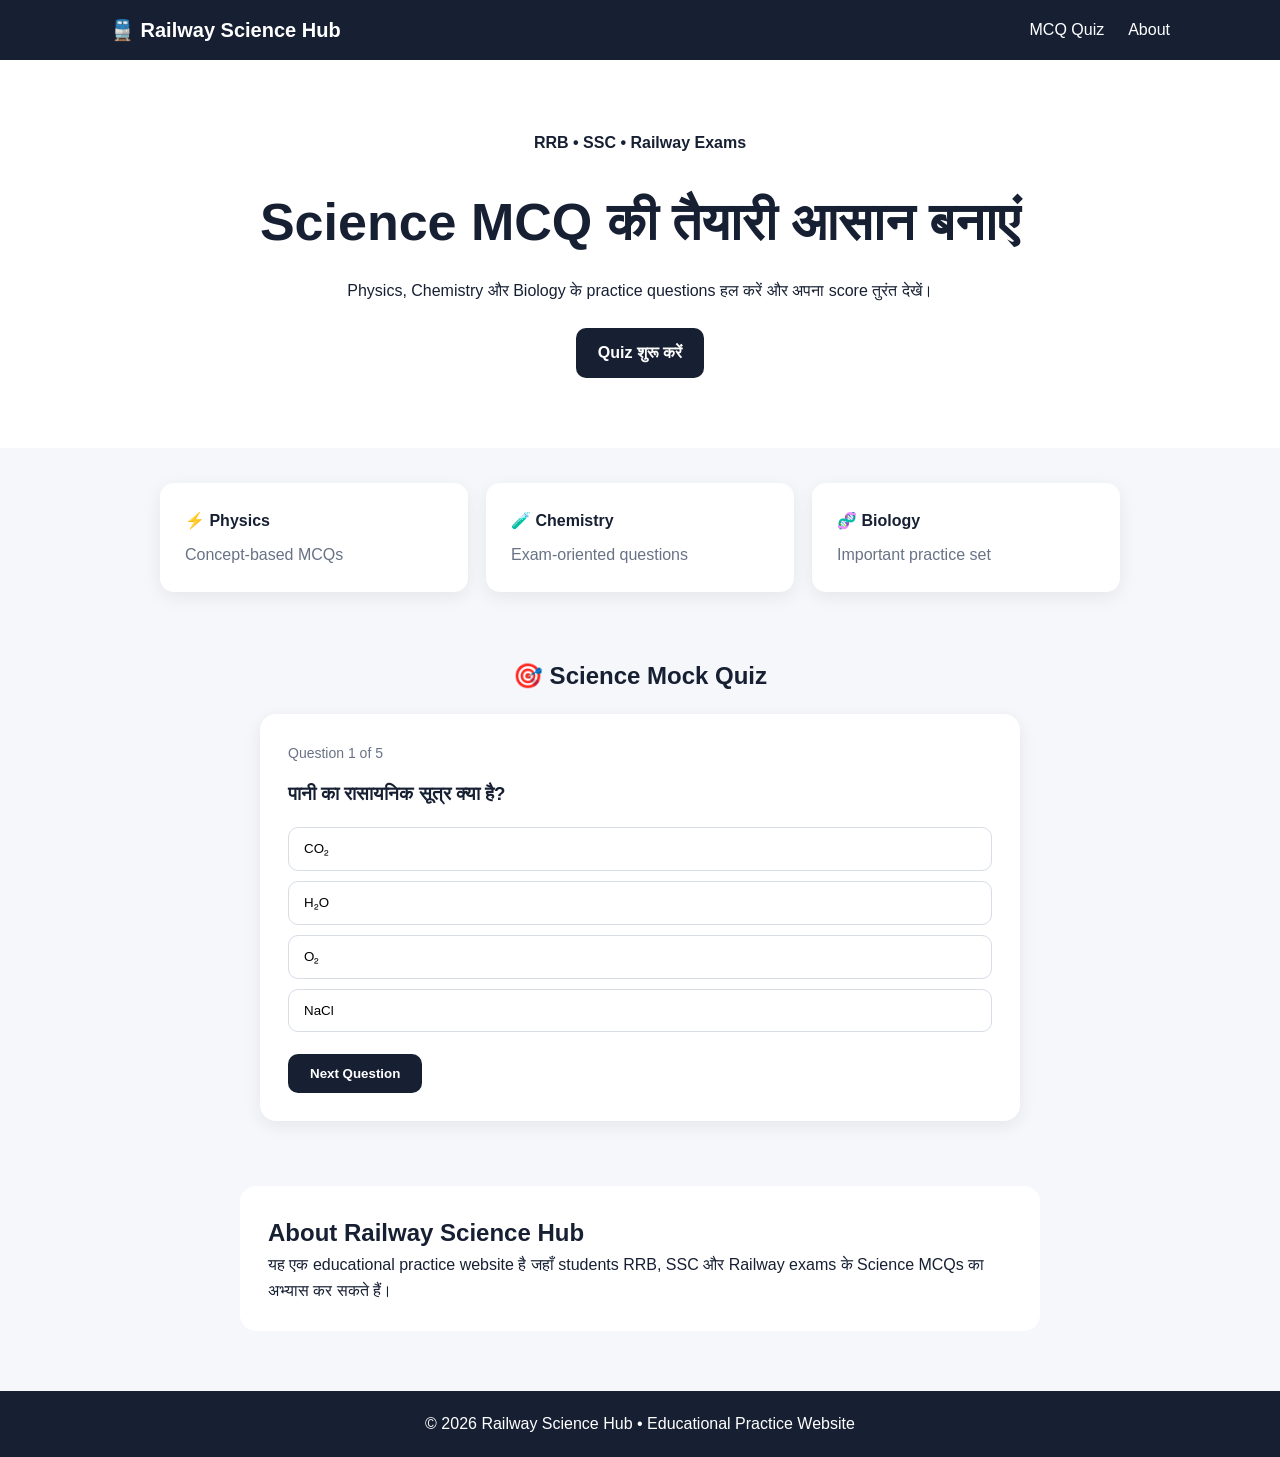
==== index.html @ 0dc3144a "Add files via upload" ====
<!DOCTYPE html>
<html lang="hi">
<head>
  <meta charset="UTF-8">
  <meta name="viewport" content="width=device-width, initial-scale=1.0">
  <meta name="description" content="RRB, SSC और Railway Science MCQ practice website. रोज़ नए विज्ञान प्रश्नों का अभ्यास करें।">
  <meta name="keywords" content="RRB Science MCQ, SSC Science MCQ, Railway Science Quiz, RRB NTPC Science">
  <title>Railway Science Hub | RRB & SSC Science MCQ</title>
  <link rel="stylesheet" href="style.css">
</head>
<body>
  <header>
    <nav class="nav">
      <div class="logo">🚆 Railway Science Hub</div>
      <a href="#quiz">MCQ Quiz</a>
      <a href="#about">About</a>
    </nav>
  </header>

  <main>
    <section class="hero">
      <p class="tag">RRB • SSC • Railway Exams</p>
      <h1>Science MCQ की तैयारी आसान बनाएं</h1>
      <p>Physics, Chemistry और Biology के practice questions हल करें और अपना score तुरंत देखें।</p>
      <a class="btn" href="#quiz">Quiz शुरू करें</a>
    </section>

    <section class="cards">
      <div class="card"><b>⚡ Physics</b><span>Concept-based MCQs</span></div>
      <div class="card"><b>🧪 Chemistry</b><span>Exam-oriented questions</span></div>
      <div class="card"><b>🧬 Biology</b><span>Important practice set</span></div>
    </section>

    <section id="quiz" class="quiz-section">
      <h2>🎯 Science Mock Quiz</h2>
      <div id="quizBox" class="quiz-box">
        <div class="progress" id="progress"></div>
        <h3 id="question"></h3>
        <div id="options"></div>
        <button id="nextBtn" class="btn" disabled>Next Question</button>
      </div>
    </section>

    <section id="about" class="about">
      <h2>About Railway Science Hub</h2>
      <p>यह एक educational practice website है जहाँ students RRB, SSC और Railway exams के Science MCQs का अभ्यास कर सकते हैं।</p>
    </section>
  </main>

  <footer>© 2026 Railway Science Hub • Educational Practice Website</footer>
  <script src="script.js"></script>
</body>
</html>
---- style.css ----
*{box-sizing:border-box;margin:0;padding:0}
body{font-family:Arial,sans-serif;background:#f5f7fb;color:#172033;line-height:1.6}
header{background:#172033;color:white;position:sticky;top:0;z-index:10}
.nav{max-width:1100px;margin:auto;display:flex;align-items:center;gap:24px;padding:14px 20px}
.logo{font-size:20px;font-weight:700;margin-right:auto}
.nav a{color:white;text-decoration:none}
.hero{text-align:center;padding:70px 20px;background:white}
.tag{font-weight:bold;margin-bottom:10px}
.hero h1{font-size:clamp(30px,6vw,52px);margin-bottom:14px}
.hero p{max-width:700px;margin:0 auto 25px}
.btn{display:inline-block;border:0;background:#172033;color:white;padding:12px 22px;border-radius:10px;cursor:pointer;text-decoration:none;font-weight:bold}
.cards{max-width:1000px;margin:35px auto;display:grid;grid-template-columns:repeat(3,1fr);gap:18px;padding:0 20px}
.card{background:white;padding:25px;border-radius:14px;box-shadow:0 5px 18px #00000012}
.card b,.card span{display:block}.card span{margin-top:8px;color:#687386}
.quiz-section{max-width:800px;margin:45px auto;padding:20px}
.quiz-section h2{text-align:center;margin-bottom:18px}
.quiz-box{background:white;padding:28px;border-radius:16px;box-shadow:0 5px 18px #00000012}
.progress{font-size:14px;color:#687386;margin-bottom:15px}
#question{margin-bottom:18px}
.option{display:block;width:100%;text-align:left;padding:13px 15px;margin:10px 0;border:1px solid #d7dce5;background:white;border-radius:10px;cursor:pointer}
.option:hover{background:#f0f3f8}
.option.correct{background:#dff5e5;border-color:#55a66d}
.option.wrong{background:#ffe1e1;border-color:#d96b6b}
#nextBtn{margin-top:12px}
.about{max-width:800px;margin:20px auto 60px;background:white;padding:28px;border-radius:16px}
footer{text-align:center;background:#172033;color:white;padding:20px}
@media(max-width:700px){.nav{flex-wrap:wrap}.nav a{font-size:14px}.cards{grid-template-columns:1fr}.hero{padding:50px 18px}}
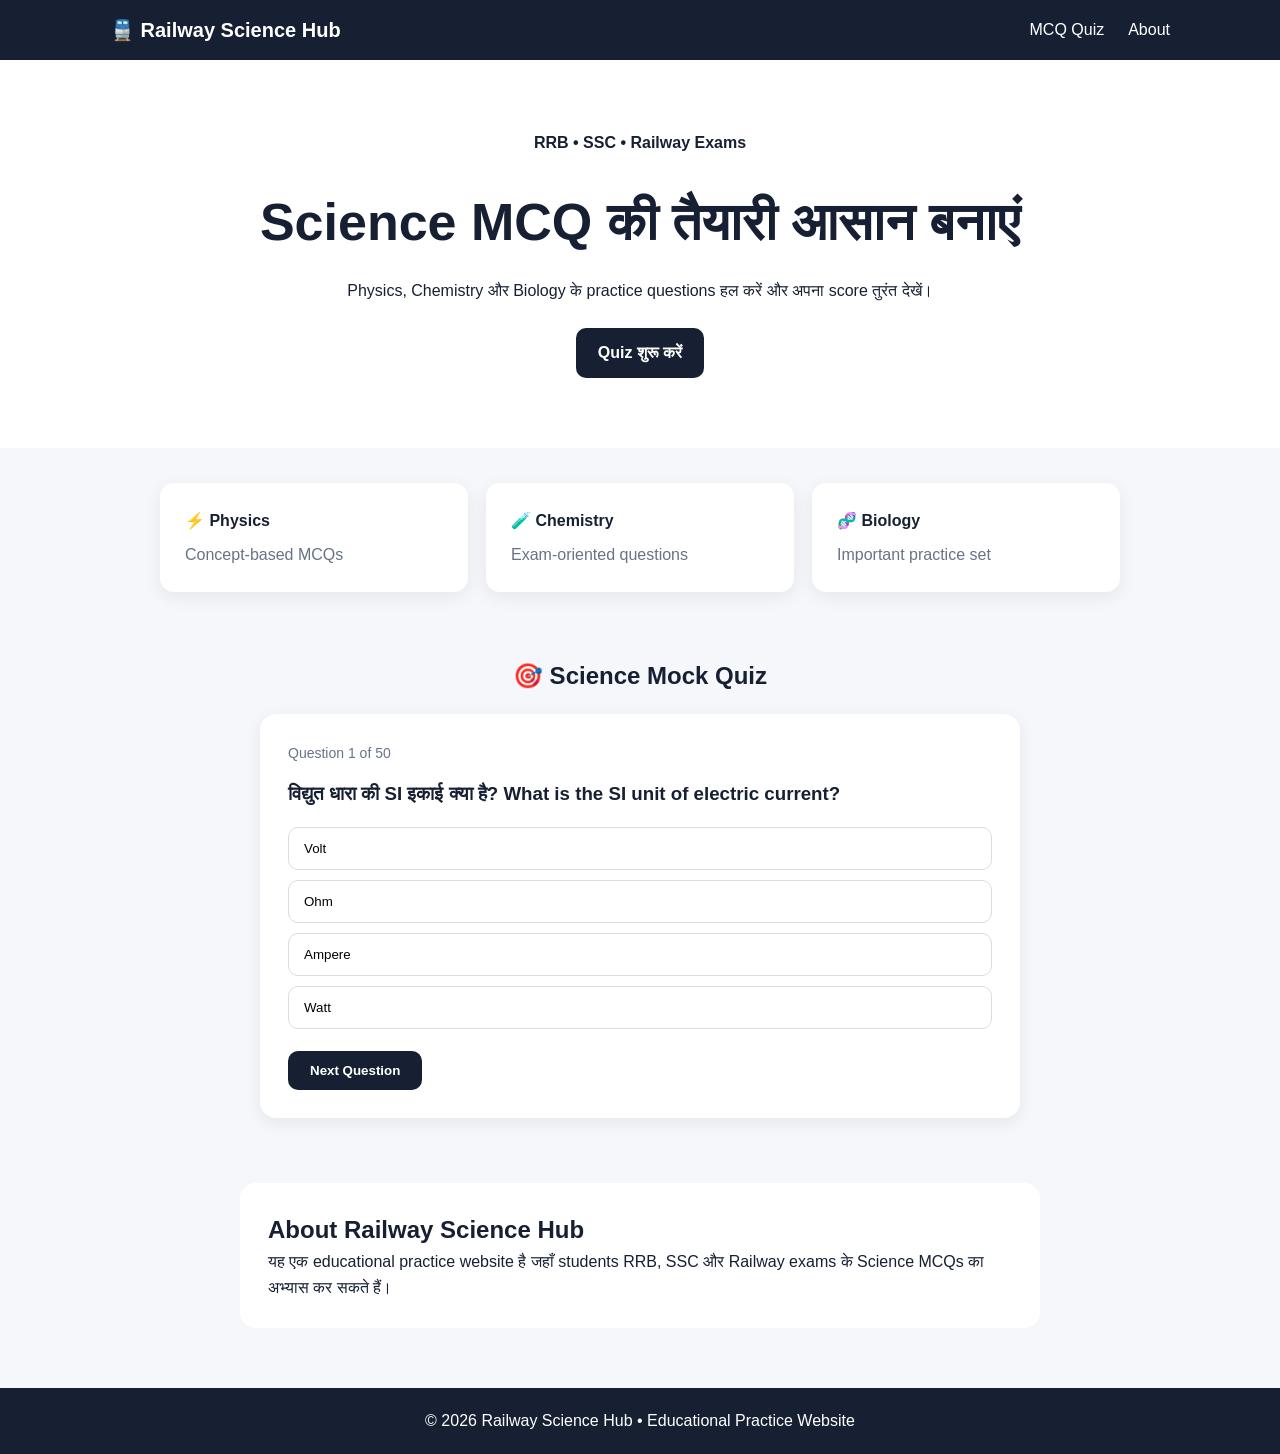
==== commit 364bc52e: "Update index.html" ====
--- a/index.html
+++ b/index.html
@@ -2,6 +2,10 @@
 <html lang="hi">
 <head>
   <meta charset="UTF-8">
+  <meta name="description" content="RRB, SSC और Railway Science MCQ practice website. रोज़ नए विज्ञान प्रश्नों का अभ्यास करें।">
+<meta name="keywords" content="RRB Science MCQ, SSC Science MCQ, Railway Science Quiz, RRB NTPC Science">
+<title>Railway Science Hub | RRB & SSC Science MCQ</title>
+  <meta name="google-site-verification" content="Bv7_JOBha6qmjjTJhZWLlGVBTmWnHZdcc1ZsKuLDF3o" />
   <meta name="viewport" content="width=device-width, initial-scale=1.0">
   <meta name="description" content="RRB, SSC और Railway Science MCQ practice website. रोज़ नए विज्ञान प्रश्नों का अभ्यास करें।">
   <meta name="keywords" content="RRB Science MCQ, SSC Science MCQ, Railway Science Quiz, RRB NTPC Science">
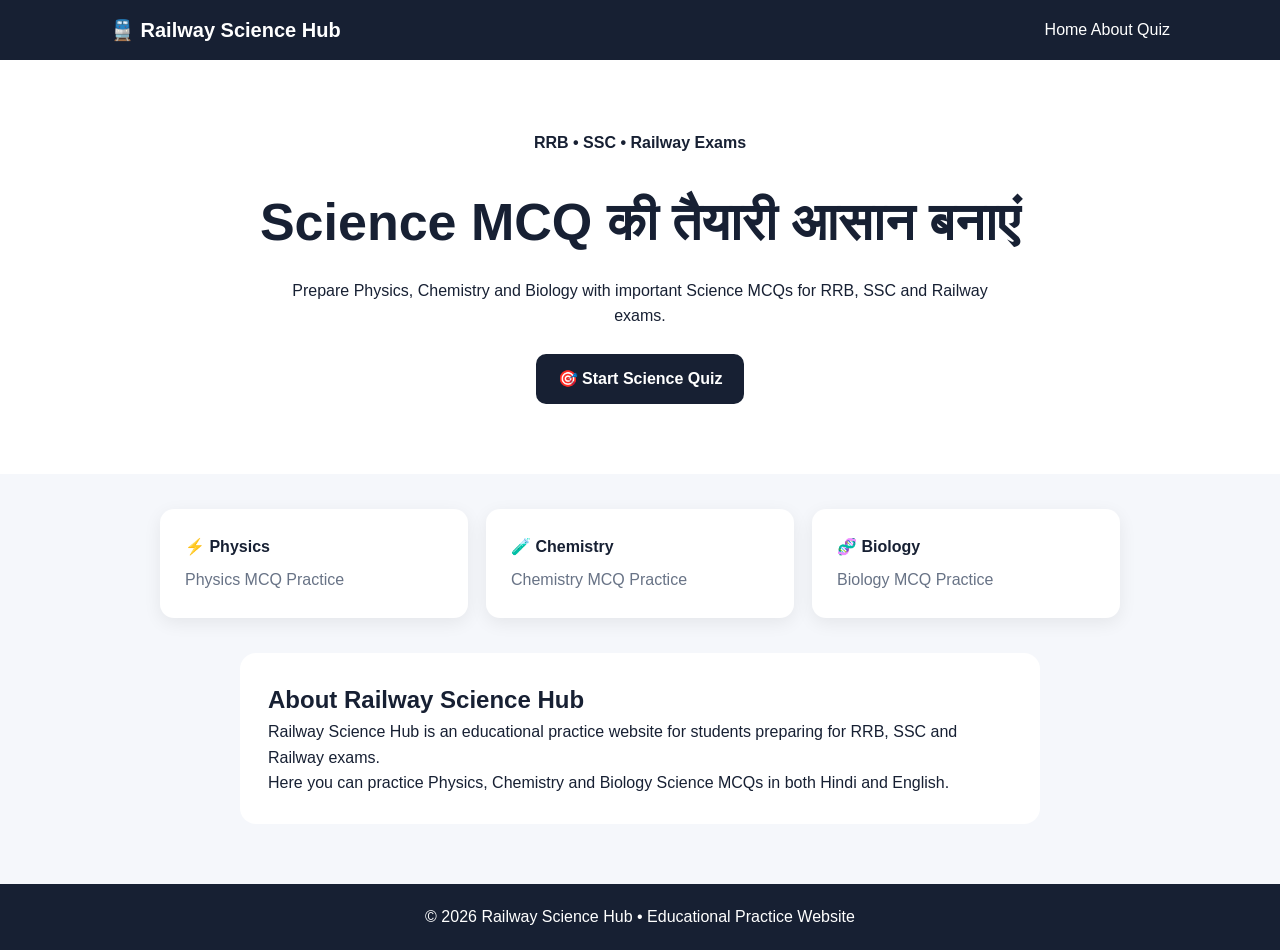
==== commit 261be629: "Update index.html" ====
--- a/index.html
+++ b/index.html
@@ -1,57 +1,109 @@
 <!DOCTYPE html>
-<html lang="hi">
+<html lang="en">
 <head>
   <meta charset="UTF-8">
-  <meta name="description" content="RRB, SSC और Railway Science MCQ practice website. रोज़ नए विज्ञान प्रश्नों का अभ्यास करें।">
-<meta name="keywords" content="RRB Science MCQ, SSC Science MCQ, Railway Science Quiz, RRB NTPC Science">
-<title>Railway Science Hub | RRB & SSC Science MCQ</title>
-  <meta name="google-site-verification" content="Bv7_JOBha6qmjjTJhZWLlGVBTmWnHZdcc1ZsKuLDF3o" />
+
+  <meta name="google-site-verification"
+        content="Bv7_JOBha6qmjjTJhZWLlGVBTmWnHZdcc1ZsKuLDF3o">
+
   <meta name="viewport" content="width=device-width, initial-scale=1.0">
-  <meta name="description" content="RRB, SSC और Railway Science MCQ practice website. रोज़ नए विज्ञान प्रश्नों का अभ्यास करें।">
-  <meta name="keywords" content="RRB Science MCQ, SSC Science MCQ, Railway Science Quiz, RRB NTPC Science">
-  <title>Railway Science Hub | RRB & SSC Science MCQ</title>
+
+  <title>Railway Science Hub | RRB, SSC Science MCQ</title>
+
+  <meta name="description"
+        content="Practice RRB, SSC and Railway Science MCQs in Hindi and English. Prepare Physics, Chemistry and Biology questions online.">
+
+  <meta name="keywords"
+        content="RRB Science MCQ, Railway Science MCQ, SSC Science MCQ, RRB NTPC Science, Physics Chemistry Biology MCQ">
+
+  <meta name="robots" content="index, follow">
+
+  <link rel="canonical"
+        href="https://railway-science-hub.vercel.app/">
+
   <link rel="stylesheet" href="style.css">
 </head>
+
 <body>
+
   <header>
     <nav class="nav">
       <div class="logo">🚆 Railway Science Hub</div>
-      <a href="#quiz">MCQ Quiz</a>
-      <a href="#about">About</a>
+
+      <div>
+        <a href="index.html">Home</a>
+        <a href="#about">About</a>
+        <a href="quiz.html">Quiz</a>
+      </div>
     </nav>
   </header>
 
   <main>
+
     <section class="hero">
+
       <p class="tag">RRB • SSC • Railway Exams</p>
-      <h1>Science MCQ की तैयारी आसान बनाएं</h1>
-      <p>Physics, Chemistry और Biology के practice questions हल करें और अपना score तुरंत देखें।</p>
-      <a class="btn" href="#quiz">Quiz शुरू करें</a>
+
+      <h1>
+        Science MCQ की तैयारी आसान बनाएं
+      </h1>
+
+      <p>
+        Prepare Physics, Chemistry and Biology with
+        important Science MCQs for RRB, SSC and Railway exams.
+      </p>
+
+      <a class="btn" href="quiz.html">
+        🎯 Start Science Quiz
+      </a>
+
     </section>
 
+
     <section class="cards">
-      <div class="card"><b>⚡ Physics</b><span>Concept-based MCQs</span></div>
-      <div class="card"><b>🧪 Chemistry</b><span>Exam-oriented questions</span></div>
-      <div class="card"><b>🧬 Biology</b><span>Important practice set</span></div>
+
+      <div class="card">
+        <b>⚡ Physics</b>
+        <span>Physics MCQ Practice</span>
+      </div>
+
+      <div class="card">
+        <b>🧪 Chemistry</b>
+        <span>Chemistry MCQ Practice</span>
+      </div>
+
+      <div class="card">
+        <b>🧬 Biology</b>
+        <span>Biology MCQ Practice</span>
+      </div>
+
     </section>
 
-    <section id="quiz" class="quiz-section">
-      <h2>🎯 Science Mock Quiz</h2>
-      <div id="quizBox" class="quiz-box">
-        <div class="progress" id="progress"></div>
-        <h3 id="question"></h3>
-        <div id="options"></div>
-        <button id="nextBtn" class="btn" disabled>Next Question</button>
-      </div>
+
+    <section id="about" class="about">
+
+      <h2>About Railway Science Hub</h2>
+
+      <p>
+        Railway Science Hub is an educational practice website
+        for students preparing for RRB, SSC and Railway exams.
+      </p>
+
+      <p>
+        Here you can practice Physics, Chemistry and Biology
+        Science MCQs in both Hindi and English.
+      </p>
+
     </section>
 
-    <section id="about" class="about">
-      <h2>About Railway Science Hub</h2>
-      <p>यह एक educational practice website है जहाँ students RRB, SSC और Railway exams के Science MCQs का अभ्यास कर सकते हैं।</p>
-    </section>
   </main>
 
-  <footer>© 2026 Railway Science Hub • Educational Practice Website</footer>
-  <script src="script.js"></script>
+
+  <footer>
+    © 2026 Railway Science Hub • Educational Practice Website
+  </footer>
+
 </body>
 </html>
+  
+     
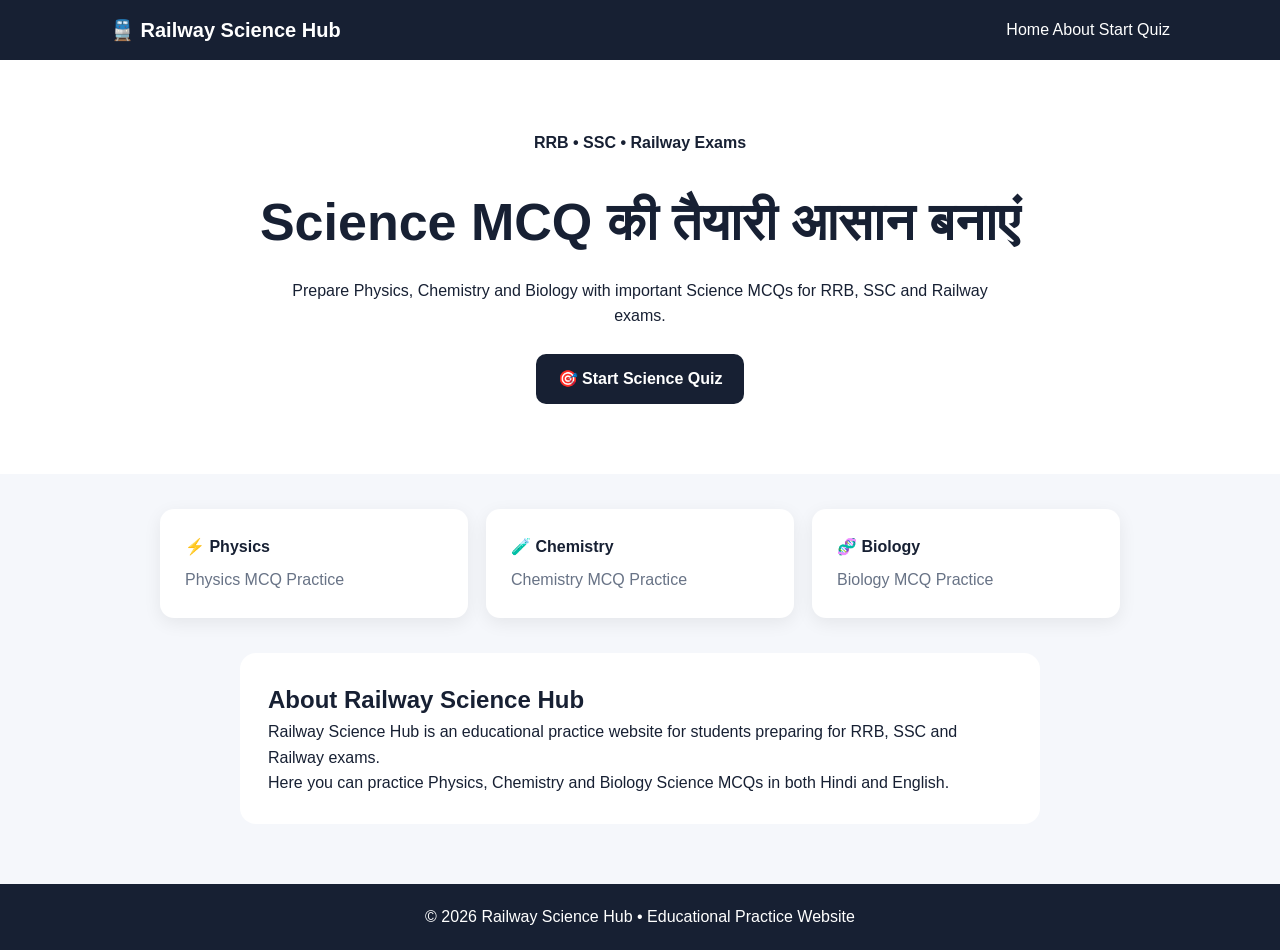
==== commit 145de9d5: "Update index.html" ====
--- a/index.html
+++ b/index.html
@@ -33,7 +33,7 @@
       <div>
         <a href="index.html">Home</a>
         <a href="#about">About</a>
-        <a href="quiz.html">Quiz</a>
+        <a href="quiz.html">Start Quiz</a>
       </div>
     </nav>
   </header>
